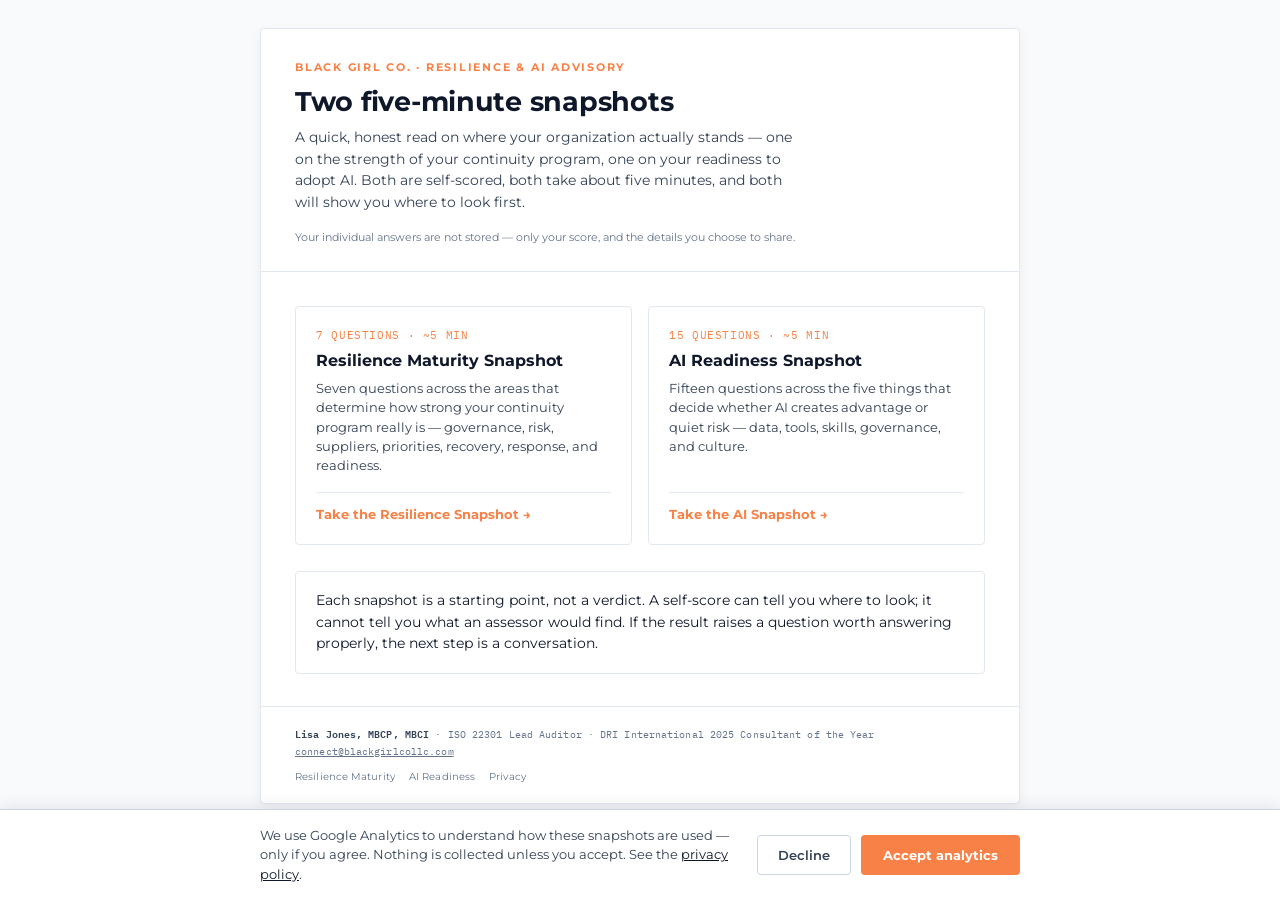
==== index.html @ 7a550f53 "Snapshots site: two assessments, capture funnel, opt-in analytics - Resilience Maturity (7 domains) " ====
<!DOCTYPE html>
<html lang="en">
<head>
<meta charset="UTF-8">
<meta name="viewport" content="width=device-width, initial-scale=1.0">
<title>Snapshots — Black Girl Co.</title>
<meta name="description" content="Two five-minute self-checks: how strong your continuity program really is, and how ready your organization is for AI.">
<link rel="preconnect" href="https://fonts.googleapis.com">
<link rel="preconnect" href="https://fonts.gstatic.com" crossorigin>
<link href="https://fonts.googleapis.com/css2?family=Montserrat:wght@400;500;600;700&family=IBM+Plex+Mono:wght@400;500;600&display=swap" rel="stylesheet">
<link rel="stylesheet" href="assets/ds.css">
</head>
<body>
<div class="wrap">
  <div class="head">
    <div class="eyebrow">Black Girl Co. · Resilience &amp; AI Advisory</div>
    <h1>Two five-minute snapshots</h1>
    <p class="sub">A quick, honest read on where your organization actually stands — one on the strength of
      your continuity program, one on your readiness to adopt AI. Both are self-scored, both take about five
      minutes, and both will show you where to look first.</p>
    <div class="meta"><span class="plain">Your individual answers are not stored — only your score, and the
      details you choose to share.</span></div>
  </div>

  <div class="body">
    <div class="cards">
      <div class="card">
        <div class="k">7 questions · ~5 min</div>
        <h3>Resilience Maturity Snapshot</h3>
        <p>Seven questions across the areas that determine how strong your continuity program really is —
          governance, risk, suppliers, priorities, recovery, response, and readiness.</p>
        <a class="go" href="resilience.html">Take the Resilience Snapshot →</a>
      </div>
      <div class="card">
        <div class="k">15 questions · ~5 min</div>
        <h3>AI Readiness Snapshot</h3>
        <p>Fifteen questions across the five things that decide whether AI creates advantage or quiet risk —
          data, tools, skills, governance, and culture.</p>
        <a class="go" href="ai.html">Take the AI Snapshot →</a>
      </div>
    </div>

    <div class="cta" style="margin-top:26px;">
      <p class="line" style="margin:0;">Each snapshot is a starting point, not a verdict. A self-score can
        tell you where to look; it cannot tell you what an assessor would find. If the result raises a
        question worth answering properly, the next step is a conversation.</p>
    </div>
  </div>

  <div class="foot">
    <span class="name">Lisa Jones, MBCP, MBCI</span> · ISO 22301 Lead Auditor · DRI International 2025
    Consultant of the Year<br>
    <a href="mailto:connect@blackgirlcollc.com">connect@blackgirlcollc.com</a>
    <div class="nav"><a href="resilience.html">Resilience Maturity</a><a href="ai.html">AI Readiness</a><a href="privacy.html">Privacy</a></div>
  </div>
</div>

<script src="assets/consent.js" defer></script>
</body>
</html>
---- assets/ds.css ----
/* ============================================================
   Black Girl Co. — Enterprise design system (snapshots site)
   Tokens mirror BRAND CONTEXT/Enterprise Black Girl Co. Design
   System-handoff.zip → project/tokens/*.css
   Rules: ~90% slate/off-white. Accent trio ~10%.
     orange  = the ONE primary action / active state per view
     coral   = data only (at-risk tones, the SPOF callout rule)
     pink    = structural tint only (badge/tag backgrounds)
   Montserrat for UI/body. IBM Plex Mono EXCLUSIVELY for data.
   Radii 2–4px only. 1px borders do the separating.
   ============================================================ */
:root{
  /* Brand accent core */
  --bgc-orange:#F88147; --orange-600:#ED6F33; --orange-700:#C75E29;
  --bgc-coral:#FC4F38;
  --bgc-pink:#F7C7E0;

  /* Foundation */
  --page:#F8FAFC; --surface:#FFFFFF; --sunken:#F1F5F9; --hover:#EEF2F7;
  --border:#E2E8F0; --border-strong:#CBD5E1;
  --t1:#0F172A; --t2:#334155; --t3:#64748B;

  --sans:'Montserrat',-apple-system,BlinkMacSystemFont,'Segoe UI',Helvetica,Arial,sans-serif;
  --mono:'IBM Plex Mono',ui-monospace,'SFMono-Regular',Menlo,monospace;

  --r-xs:2px; --r-sm:3px; --r-md:4px;
}
*{box-sizing:border-box;}
html,body{margin:0;padding:0;background:var(--page);}
body{font-family:var(--sans);color:var(--t2);line-height:1.55;-webkit-font-smoothing:antialiased;}
a{color:var(--t1);}

.wrap{max-width:760px;margin:28px auto;background:var(--surface);border:1px solid var(--border);
      border-radius:var(--r-md);box-shadow:0 4px 14px rgba(15,23,42,.06);overflow:hidden;}

/* ---------- Header ---------- */
.head{padding:30px 34px 24px;border-bottom:1px solid var(--border);}
.eyebrow{font-weight:700;font-size:11px;letter-spacing:.16em;text-transform:uppercase;color:var(--bgc-orange);margin:0 0 10px;}
h1{font-size:27px;line-height:1.15;letter-spacing:-.01em;color:var(--t1);margin:0 0 10px;font-weight:700;}
.sub{font-size:14px;color:var(--t2);margin:0 0 4px;max-width:36em;}
.meta{font-family:var(--mono);font-size:11px;color:var(--t3);margin-top:14px;letter-spacing:.01em;line-height:1.7;}
.meta .plain{font-family:var(--sans);letter-spacing:0;}

.body{padding:8px 34px 32px;}

/* ---------- Question blocks ---------- */
.dim{margin-top:26px;}
.dim-h{padding-bottom:9px;border-bottom:1px solid var(--border);margin-bottom:4px;}
.dim-h.row{display:flex;align-items:baseline;gap:10px;margin-bottom:4px;}
.dim-h .n{font-family:var(--mono);font-size:11px;color:var(--bgc-orange);font-weight:600;letter-spacing:.04em;}
.dim-h h2{font-size:14.5px;color:var(--t1);margin:4px 0 0;font-weight:700;}
.dim-h.row h2{font-size:13px;letter-spacing:.08em;text-transform:uppercase;margin:0;}
.dim-h .q{font-size:12.5px;color:var(--t3);margin:3px 0 0;}

.q{padding:15px 0;border-bottom:1px solid var(--border);}
.q:last-child{border-bottom:none;}
.q-t{font-size:13.5px;color:var(--t2);margin:0 0 10px;}

/* Stacked options (Resilience) */
.opts{display:flex;flex-direction:column;gap:7px;margin-top:12px;}
.opts label{display:flex;align-items:flex-start;gap:11px;padding:10px 13px;border:1px solid var(--border);
            border-radius:var(--r-sm);cursor:pointer;transition:background .12s,border-color .12s;
            user-select:none;background:var(--surface);}
.opts label:hover{background:var(--hover);border-color:var(--border-strong);}
.opts input{accent-color:var(--bgc-orange);margin:3px 0 0;flex:none;}
.opts .txt{font-size:12.5px;line-height:1.5;color:var(--t2);}
.opts .txt b{color:var(--t1);font-weight:700;}
/* orange = active state (allowed focal use) */
.opts label:has(input:checked){border-color:var(--bgc-orange);background:#FEF3EC;}
.opts label.unsure .txt{font-style:italic;color:var(--t3);}
.opts label.unsure:has(input:checked){border-color:var(--border-strong);background:var(--hover);}

/* Grid options (AI) */
.opts.grid{display:grid;grid-template-columns:repeat(5,1fr);gap:7px;margin-top:0;}
@media (max-width:560px){.opts.grid{grid-template-columns:repeat(3,1fr);}}
.opts.grid label{flex-direction:column;align-items:center;gap:5px;text-align:center;font-size:10.5px;
                 color:var(--t3);padding:8px 4px;line-height:1.25;}
.opts.grid input{margin:0;}
.opts.grid input:checked + span{color:var(--t1);font-weight:600;}

/* ---------- Actions ---------- */
.actions{margin-top:28px;display:flex;align-items:center;gap:16px;flex-wrap:wrap;}
.btn{font-family:var(--sans);font-weight:700;font-size:14px;color:#fff;background:var(--bgc-orange);
     border:none;padding:13px 30px;border-radius:var(--r-md);cursor:pointer;transition:background .15s;
     text-decoration:none;display:inline-block;}
.btn:hover{background:var(--orange-600);}
.btn:active{background:var(--orange-700);}
.btn:focus-visible{outline:2px solid var(--orange-600);outline-offset:2px;}
.btn.block{display:block;text-align:center;}
/* coral: kept as currently used — validation/at-risk tone */
.warn{font-size:12px;color:var(--bgc-coral);font-weight:500;}

/* ---------- SPOF callout (coral rule — Resilience only) ---------- */
.spof{margin:26px 0 0;padding:14px 16px;background:var(--sunken);border-left:3px solid var(--bgc-coral);
      border-radius:0 var(--r-sm) var(--r-sm) 0;}
.spof b{color:var(--bgc-coral);font-size:10px;letter-spacing:.08em;text-transform:uppercase;}
.spof p{margin:6px 0 0;font-size:12px;color:var(--t2);line-height:1.55;}

/* ---------- Result ---------- */
.result{display:none;padding:28px 34px 34px;border-top:2px solid var(--bgc-orange);background:var(--sunken);}
.result.show{display:block;}
.r-top{display:flex;align-items:baseline;gap:22px;flex-wrap:wrap;}
.r-score{font-family:var(--mono);font-size:38px;font-weight:600;color:var(--t1);line-height:1;}
.r-score small{font-family:var(--mono);font-size:15px;color:var(--t3);font-weight:500;}
.r-tier .lbl{font-size:10.5px;letter-spacing:.12em;text-transform:uppercase;color:var(--t3);font-weight:700;}
.r-tier .name{font-size:23px;font-weight:700;color:var(--bgc-orange);line-height:1.15;}
/* pink = structural tint only: informational chip */
.chip{display:inline-block;font-family:var(--mono);font-size:10.5px;color:var(--t2);background:var(--bgc-pink);
      padding:3px 9px;border-radius:var(--r-xs);letter-spacing:.02em;margin-top:10px;}
.r-take{margin:16px 0 0;font-size:13.5px;line-height:1.6;color:var(--t1);}

.bars{margin:22px 0 0;display:grid;gap:10px;}
.bar{display:grid;grid-template-columns:200px 1fr 92px;align-items:center;gap:12px;font-size:11.5px;color:var(--t2);}
@media (max-width:560px){.bar{grid-template-columns:130px 1fr 66px;gap:8px;}}
.bar .track{position:relative;height:9px;background:var(--border);border-radius:var(--r-xs);}
.bar .fill{height:100%;background:var(--bgc-orange);border-radius:var(--r-xs);}
.bar .fill.none{background:var(--border-strong);}
.bar .target{position:absolute;top:-3px;bottom:-3px;width:2px;background:var(--t1);}
.bar .v{font-family:var(--mono);font-size:11px;color:var(--t3);text-align:right;}
.legend{margin-top:10px;font-size:10.5px;color:var(--t3);display:flex;align-items:flex-start;gap:6px;line-height:1.5;}
.legend .dash{width:12px;height:2px;background:var(--t1);display:inline-block;flex:none;margin-top:6px;}

.cta{margin:24px 0 0;padding:18px 20px;background:var(--surface);border:1px solid var(--border);
     border-radius:var(--r-md);font-size:13.5px;color:var(--t1);line-height:1.6;}
.cta .line{margin:0 0 16px;}
.cta .next{margin:14px 0 0;font-size:12px;color:var(--t3);line-height:1.55;}
.cta .next a{color:var(--bgc-orange);font-weight:700;text-decoration:none;}
.cta .next a:hover{color:var(--orange-600);text-decoration:underline;}
.disc{margin-top:16px;font-size:10.5px;color:var(--t3);line-height:1.5;}

/* ---------- Footer ---------- */
.foot{padding:18px 34px;border-top:1px solid var(--border);font-family:var(--mono);font-size:10px;
      color:var(--t3);line-height:1.7;letter-spacing:.01em;}
.foot .name{color:var(--t2);font-weight:600;}
.foot a{color:var(--t3);}
.foot .nav{font-family:var(--sans);margin-top:8px;}
.foot .nav a{margin-right:14px;text-decoration:none;color:var(--t3);}
.foot .nav a:hover{color:var(--t1);}

/* ---------- Index page ---------- */
.cards{display:grid;grid-template-columns:1fr 1fr;gap:16px;margin-top:26px;}
@media (max-width:640px){.cards{grid-template-columns:1fr;}}
.card{border:1px solid var(--border);border-radius:var(--r-md);padding:20px;background:var(--surface);
      display:flex;flex-direction:column;transition:border-color .12s;}
.card:hover{border-color:var(--border-strong);}
.card .k{font-family:var(--mono);font-size:10.5px;color:var(--t3);letter-spacing:.06em;text-transform:uppercase;}
.card h3{font-size:16px;color:var(--t1);margin:8px 0 0;font-weight:700;line-height:1.25;}
.card p{font-size:12.5px;color:var(--t2);margin:8px 0 16px;line-height:1.55;flex:1;}
.card .go{font-size:12.5px;font-weight:700;color:var(--bgc-orange);text-decoration:none;border-top:1px solid var(--border);
          padding-top:12px;}
.card .go:hover{color:var(--orange-600);}
.card .k{color:var(--bgc-orange);}

/* ---------- Prose (privacy) ---------- */
.prose h2{font-size:15px;color:var(--t1);margin:26px 0 6px;font-weight:700;}
.prose h3{font-size:13px;color:var(--t1);margin:18px 0 4px;font-weight:700;}
.prose p,.prose li{font-size:13px;color:var(--t2);line-height:1.65;}
.prose ul{margin:8px 0;padding-left:20px;}
.prose a{color:var(--t1);}

/* ---------- Consent banner ---------- */
.consent{position:fixed;left:0;right:0;bottom:0;z-index:50;background:var(--surface);
         border-top:1px solid var(--border-strong);box-shadow:0 -4px 14px rgba(15,23,42,.08);
         padding:16px 20px;display:none;}
.consent.show{display:block;}
.consent .inner{max-width:760px;margin:0 auto;display:flex;align-items:center;gap:18px;flex-wrap:wrap;}
.consent p{margin:0;font-size:12.5px;color:var(--t2);line-height:1.55;flex:1;min-width:260px;}
.consent p a{color:var(--t1);}
.consent .btns{display:flex;gap:10px;align-items:center;}
.consent .decline{font-family:var(--sans);font-size:13px;font-weight:600;color:var(--t2);background:none;
                  border:1px solid var(--border-strong);padding:11px 20px;border-radius:var(--r-md);cursor:pointer;}
.consent .decline:hover{background:var(--hover);}
.consent .accept{font-family:var(--sans);font-size:13px;font-weight:700;color:#fff;background:var(--bgc-orange);
                 border:none;padding:12px 22px;border-radius:var(--r-md);cursor:pointer;}
.consent .accept:hover{background:var(--orange-600);}

@media print{
  body{background:#fff;}
  .wrap{box-shadow:none;border:none;margin:0;max-width:none;}
  .consent,.actions{display:none !important;}
}
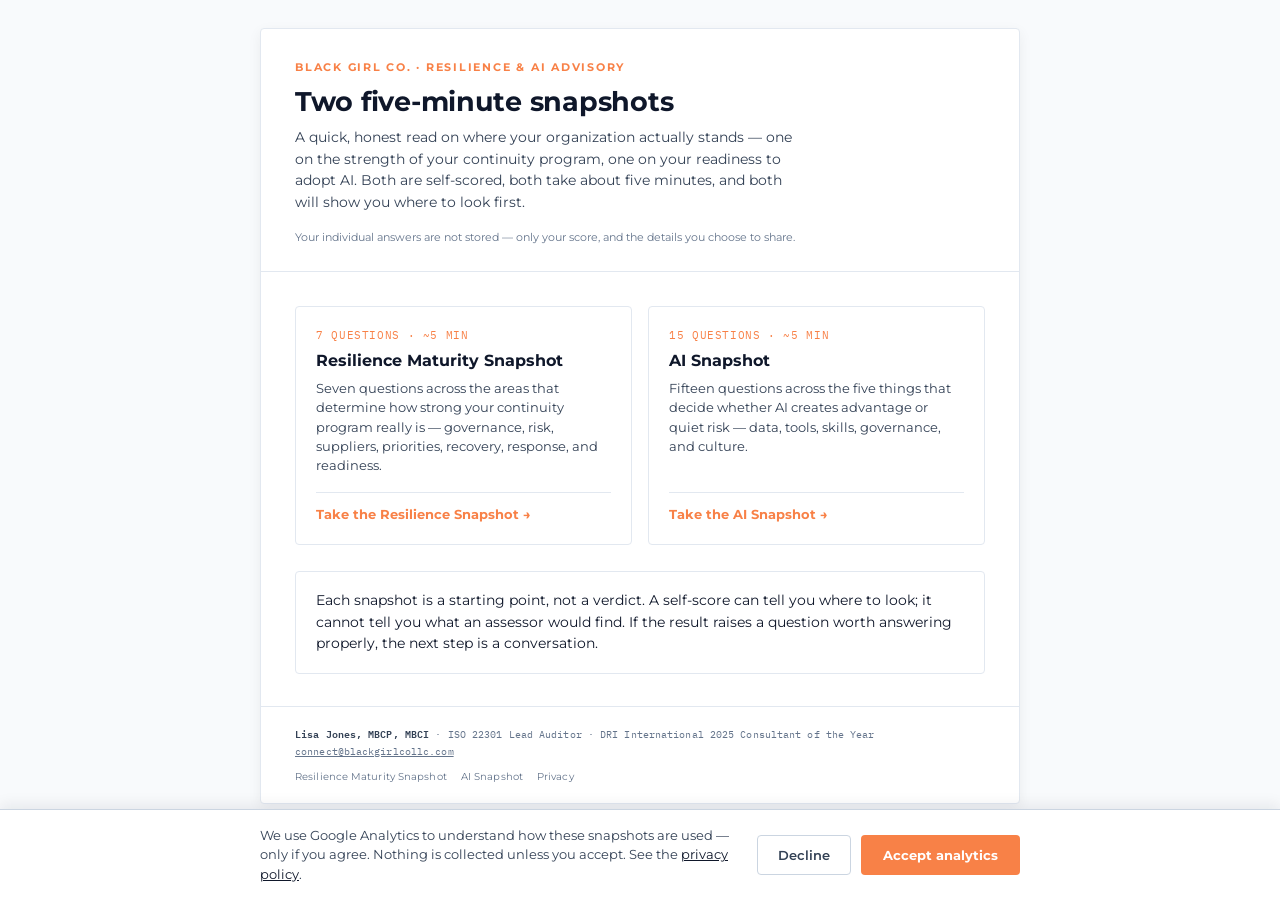
==== commit 7d96094e: "Rename to AI Snapshot / Resilience Maturity Snapshot everywhere Titles, H1s, nav links, and the SNAP" ====
--- a/index.html
+++ b/index.html
@@ -33,7 +33,7 @@
       </div>
       <div class="card">
         <div class="k">15 questions · ~5 min</div>
-        <h3>AI Readiness Snapshot</h3>
+        <h3>AI Snapshot</h3>
         <p>Fifteen questions across the five things that decide whether AI creates advantage or quiet risk —
           data, tools, skills, governance, and culture.</p>
         <a class="go" href="ai.html">Take the AI Snapshot →</a>
@@ -51,7 +51,7 @@
     <span class="name">Lisa Jones, MBCP, MBCI</span> · ISO 22301 Lead Auditor · DRI International 2025
     Consultant of the Year<br>
     <a href="mailto:connect@blackgirlcollc.com">connect@blackgirlcollc.com</a>
-    <div class="nav"><a href="resilience.html">Resilience Maturity</a><a href="ai.html">AI Readiness</a><a href="privacy.html">Privacy</a></div>
+    <div class="nav"><a href="resilience.html">Resilience Maturity Snapshot</a><a href="ai.html">AI Snapshot</a><a href="privacy.html">Privacy</a></div>
   </div>
 </div>
 
--- a/assets/ds.css
+++ b/assets/ds.css
@@ -126,6 +126,19 @@
 .cta .next{margin:14px 0 0;font-size:12px;color:var(--t3);line-height:1.55;}
 .cta .next a{color:var(--bgc-orange);font-weight:700;text-decoration:none;}
 .cta .next a:hover{color:var(--orange-600);text-decoration:underline;}
+
+/* Two-step next-step block: capture first, booking second.
+   Secondary button = slate outline, so orange stays the single focal point. */
+.steps{margin:18px 0 0;display:grid;gap:14px;}
+.step{display:grid;grid-template-columns:26px 1fr;gap:12px;align-items:start;}
+.step .num{font-family:var(--mono);font-size:12px;font-weight:600;color:var(--t3);
+           border:1px solid var(--border-strong);border-radius:var(--r-xs);
+           width:26px;height:26px;display:flex;align-items:center;justify-content:center;margin-top:2px;}
+.step .lbl{font-size:13px;font-weight:700;color:var(--t1);margin:0 0 2px;}
+.step .hint{font-size:11.5px;color:var(--t3);margin:0 0 10px;line-height:1.5;}
+.btn.secondary{background:var(--surface);color:var(--t1);border:1px solid var(--border-strong);font-weight:700;}
+.btn.secondary:hover{background:var(--hover);border-color:var(--t3);}
+.btn.secondary:active{background:var(--sunken);}
 .disc{margin-top:16px;font-size:10.5px;color:var(--t3);line-height:1.5;}
 
 /* ---------- Footer ---------- */
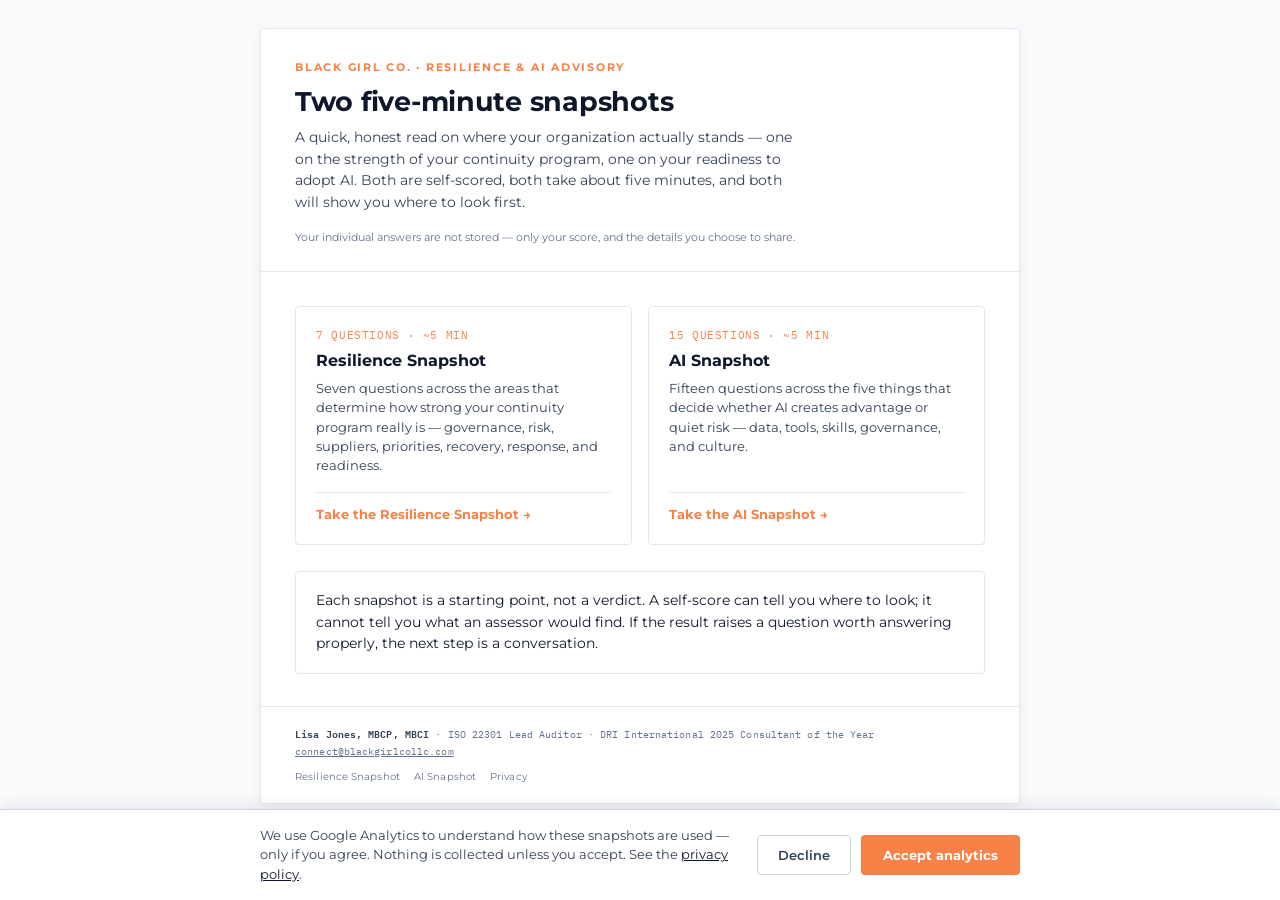
==== commit e3262912: "Rename Resilience Maturity Snapshot to Resilience Snapshot (visible wording only) Updates the visibl" ====
--- a/index.html
+++ b/index.html
@@ -26,7 +26,7 @@
     <div class="cards">
       <div class="card">
         <div class="k">7 questions · ~5 min</div>
-        <h3>Resilience Maturity Snapshot</h3>
+        <h3>Resilience Snapshot</h3>
         <p>Seven questions across the areas that determine how strong your continuity program really is —
           governance, risk, suppliers, priorities, recovery, response, and readiness.</p>
         <a class="go" href="resilience.html">Take the Resilience Snapshot →</a>
@@ -51,7 +51,7 @@
     <span class="name">Lisa Jones, MBCP, MBCI</span> · ISO 22301 Lead Auditor · DRI International 2025
     Consultant of the Year<br>
     <a href="mailto:connect@blackgirlcollc.com">connect@blackgirlcollc.com</a>
-    <div class="nav"><a href="resilience.html">Resilience Maturity Snapshot</a><a href="ai.html">AI Snapshot</a><a href="privacy.html">Privacy</a></div>
+    <div class="nav"><a href="resilience.html">Resilience Snapshot</a><a href="ai.html">AI Snapshot</a><a href="privacy.html">Privacy</a></div>
   </div>
 </div>
 
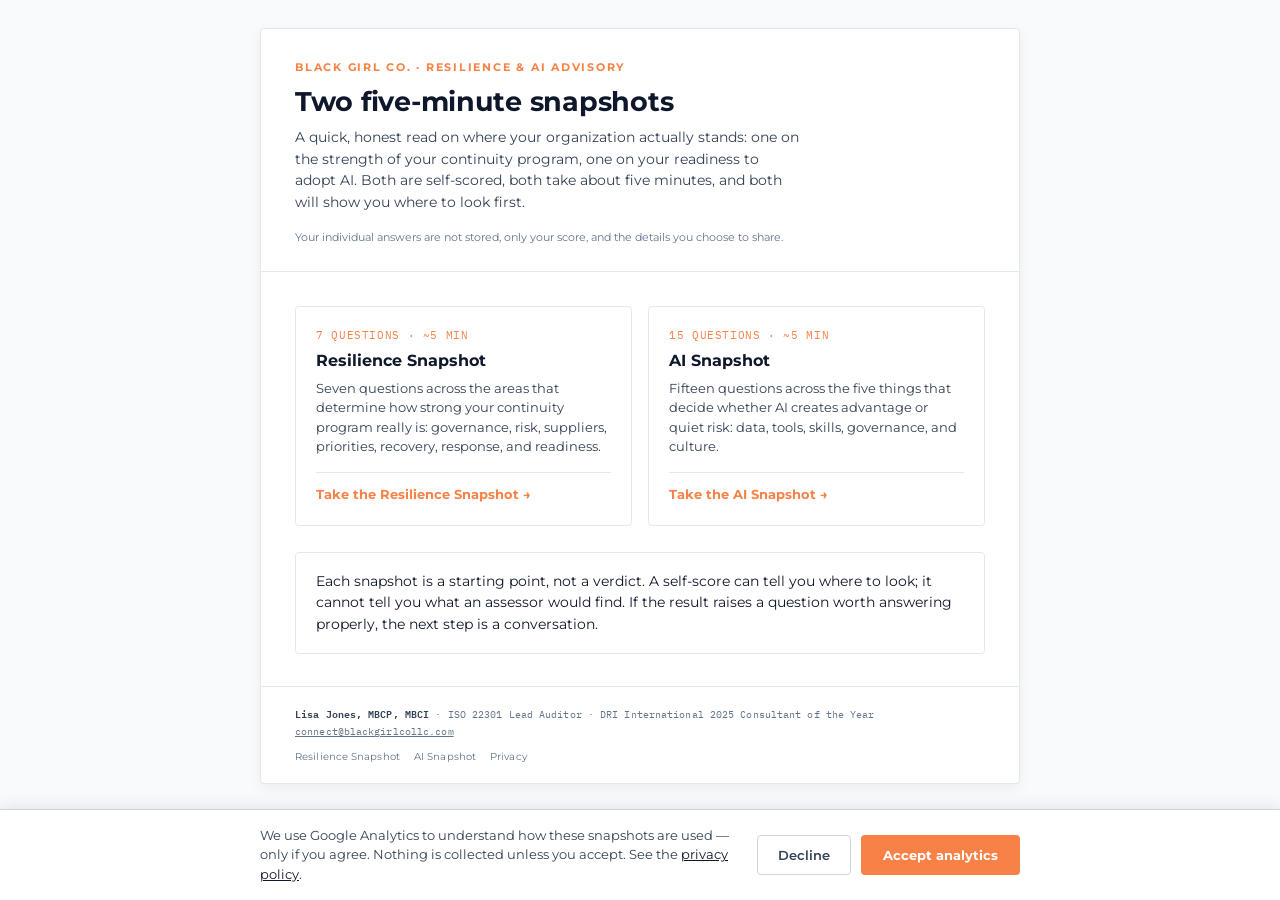
==== commit 7ecb1800: "Remove em dashes from the landing page and AI Snapshot page Punctuation only. No change to questions" ====
--- a/index.html
+++ b/index.html
@@ -3,7 +3,7 @@
 <head>
 <meta charset="UTF-8">
 <meta name="viewport" content="width=device-width, initial-scale=1.0">
-<title>Snapshots — Black Girl Co.</title>
+<title>Snapshots | Black Girl Co.</title>
 <meta name="description" content="Two five-minute self-checks: how strong your continuity program really is, and how ready your organization is for AI.">
 <link rel="preconnect" href="https://fonts.googleapis.com">
 <link rel="preconnect" href="https://fonts.gstatic.com" crossorigin>
@@ -15,10 +15,10 @@
   <div class="head">
     <div class="eyebrow">Black Girl Co. · Resilience &amp; AI Advisory</div>
     <h1>Two five-minute snapshots</h1>
-    <p class="sub">A quick, honest read on where your organization actually stands — one on the strength of
+    <p class="sub">A quick, honest read on where your organization actually stands: one on the strength of
       your continuity program, one on your readiness to adopt AI. Both are self-scored, both take about five
       minutes, and both will show you where to look first.</p>
-    <div class="meta"><span class="plain">Your individual answers are not stored — only your score, and the
+    <div class="meta"><span class="plain">Your individual answers are not stored, only your score, and the
       details you choose to share.</span></div>
   </div>
 
@@ -27,14 +27,14 @@
       <div class="card">
         <div class="k">7 questions · ~5 min</div>
         <h3>Resilience Snapshot</h3>
-        <p>Seven questions across the areas that determine how strong your continuity program really is —
+        <p>Seven questions across the areas that determine how strong your continuity program really is:
           governance, risk, suppliers, priorities, recovery, response, and readiness.</p>
         <a class="go" href="resilience.html">Take the Resilience Snapshot →</a>
       </div>
       <div class="card">
         <div class="k">15 questions · ~5 min</div>
         <h3>AI Snapshot</h3>
-        <p>Fifteen questions across the five things that decide whether AI creates advantage or quiet risk —
+        <p>Fifteen questions across the five things that decide whether AI creates advantage or quiet risk:
           data, tools, skills, governance, and culture.</p>
         <a class="go" href="ai.html">Take the AI Snapshot →</a>
       </div>
